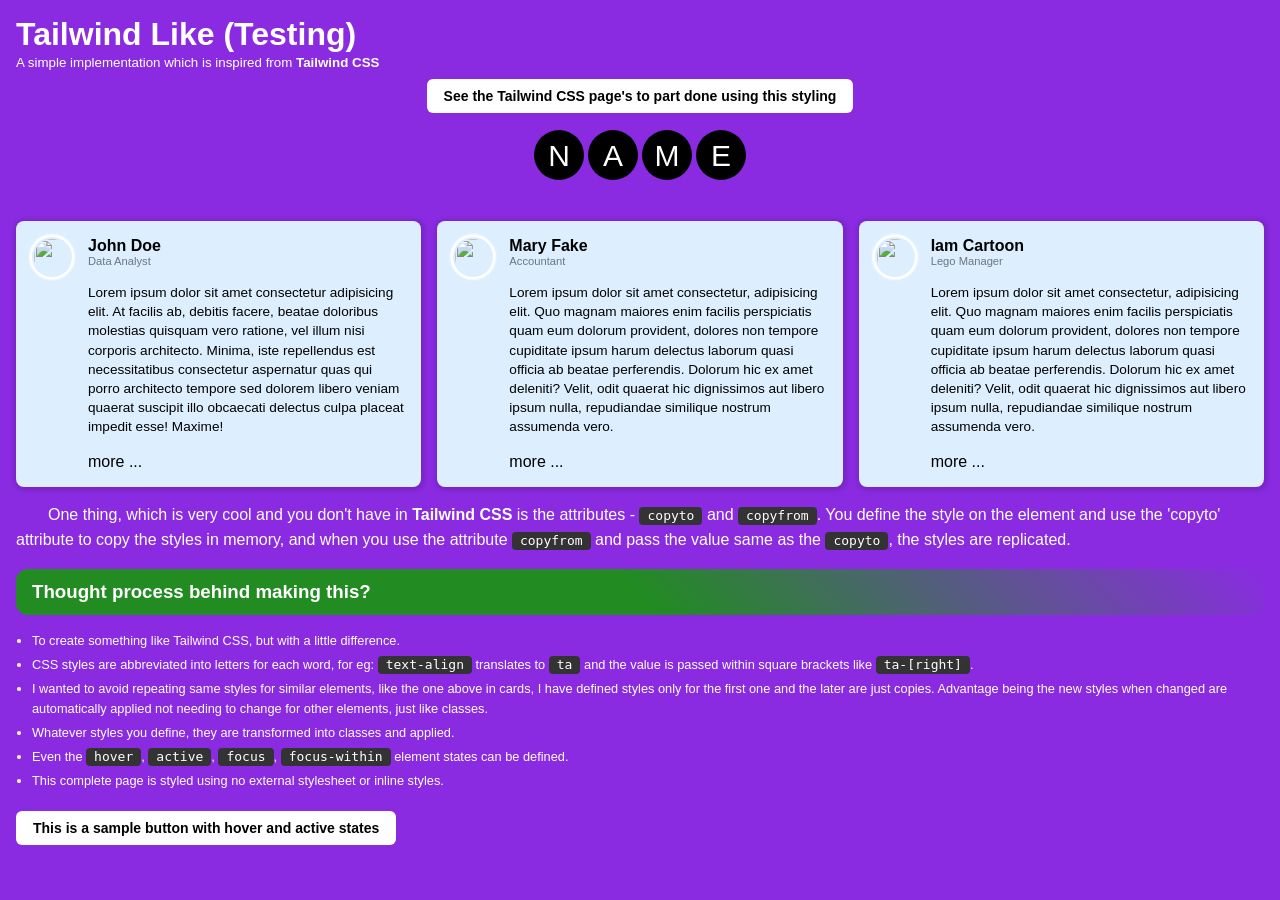
==== index.html @ 379e7d11 "Update index.html" ====
<!DOCTYPE html>
<html lang="en">

<head>
    <meta charset="UTF-8">
    <meta name="viewport" content="width=device-width, initial-scale=1.0">
    <title>Welcome to Tailwind-Like</title>         
    <script src="scripts.js" defer></script>
</head>

<body class="ff-[Inter, sans-serif] bc-[blueviolet] fc-[white]">    

    <!--
        This is another way of defining the styles and creating copy,
        later you can use 'copyfrom' attribute and pass 'code' as value
        to copy this style.
    -->
    <x copyto="code" class="bc-[#333] p-[1px 8px 2px 8px] ff-[monospace] fs-[13px] br-[4px]" hidden></x>

    <div class="p-[1rem] wx-[100vw] hn-[100vh]">

        <div class="mb-[1rem]">
            <h1>Tailwind Like (Testing)</h1>
            <small>A simple implementation which is inspired from <b>Tailwind CSS</b></small>
        </div>

        <div class="ta-[center]">
            <a href="tailwindcss.html" class="td-[none] mt-[1rem] c-[pointer] p-[0.5rem 1rem] br-[6px] fw-[600] b-[1px solid transparent] fs-[14px] bc-[white] tr-[300ms ease-in-out] fc-[black] h:bc-[black] h:fc-[white] a:o-[0.5]">See the Tailwind CSS page's to part done using this styling</a>
        </div>
        <div class="d-[flex] mb-[1rem] jc-[center] g-[0.5rem] h:g-[1rem] to-[center] t-[scale(0.5)] tr-[transform 500ms linear] h:t-[scale(1)]">
            <div copyto="name" class="w-[100px] h-[100px] bc-[black] br-[50%] d-[flex] jc-[center] ai-[center] fs-[60px] c-[pointer] h:bc-[orangered] tr-[200ms linear]">
                N
            </div>
            <div copyfrom="name">A</div>
            <div copyfrom="name">M</div>
            <div copyfrom="name">E</div>
        </div>

        <div class="fc-[black] d-[grid] gtc-[repeat(auto-fit, minmax(300px, 1fr))] g-[1rem]">

            <div copyto="div-1" class="c-[default] p-[1rem] mb-[1rem] br-[0.5rem] bs-[1px 1px 4px 3px #0002] bc-[#def] tr-[background 300ms ease-in] h:bc-[transparent] h:fc-[white] fw:bc-[royalblue] fw:fc-[white] d-[flex] g-[1rem]">
                <img copyto="img" class="w-[40px] h-[40px] br-[50%] of-[cover] p-[2px] bs-[0 0 2px 3px #fff]"
                    src="https://randomuser.me/api/portraits/men/90.jpg"
                    alt="">
                <div copyto="div-2" class="d-[flex] fd-[column] f-[1]">
                    <b>John Doe</b>
                    <small copyto="small" class="fs-[0.7rem] o-[0.5]">Data Analyst</small>
                    <p copyto="p" class="mt-[1rem] fs-[0.85rem] lh-[1.2rem]">Lorem ipsum dolor sit amet consectetur adipisicing elit. At facilis ab, debitis facere, beatae doloribus molestias quisquam vero ratione, vel illum nisi corporis architecto. Minima, iste repellendus est necessitatibus consectetur aspernatur quas qui porro architecto tempore sed dolorem libero veniam quaerat suscipit illo obcaecati delectus culpa placeat impedit esse! Maxime!</p>
                        <a copyto="a" class="td-[none] fc-[inherit] fs-09 mt-[1rem] fw-[500]" href="#">more ...</a>
                </div>
            </div>        

            <div copyfrom="div-1">
                <img copyfrom="img"
                    src="https://randomuser.me/api/portraits/women/44.jpg"
                    alt="">
                <div copyfrom="div-2">
                    <b>Mary Fake</b>
                    <small copyfrom="small">Accountant</small>
                    <p copyfrom="p">Lorem ipsum dolor sit amet consectetur, adipisicing elit. Quo magnam maiores enim facilis perspiciatis quam eum dolorum provident, dolores non tempore cupiditate ipsum harum delectus laborum quasi officia ab beatae perferendis. Dolorum hic ex amet deleniti? Velit, odit quaerat hic dignissimos aut libero ipsum nulla, repudiandae similique nostrum assumenda vero.</p>
                    <a copyfrom="a" href="#">more ...</a>
                </div>
            </div>

            <div copyfrom="div-1">
                <img copyfrom="img"
                    src="https://randomuser.me/api/portraits/lego/2.jpg"
                    alt="">
                <div copyfrom="div-2">
                    <b>Iam Cartoon</b>
                    <small copyfrom="small">Lego Manager</small>
                    <p copyfrom="p">Lorem ipsum dolor sit amet consectetur, adipisicing elit. Quo magnam maiores enim facilis perspiciatis quam eum dolorum provident, dolores non tempore cupiditate ipsum harum delectus laborum quasi officia ab beatae perferendis. Dolorum hic ex amet deleniti? Velit, odit quaerat hic dignissimos aut libero ipsum nulla, repudiandae similique nostrum assumenda vero.</p>
                    <a copyfrom="a" href="#">more ...</a>
                </div>
            </div>

        </div>
        
        <p class="lh-[1.5rem] ti-[2rem]">One thing, which is very cool and you don't have in <b>Tailwind CSS</b> is the attributes - <code copyfrom="code">copyto</code> and <code copyfrom="code">copyfrom</code>. You define the style on the element and use the 'copyto' attribute to copy the styles in memory, and when you use the attribute <code copyfrom="code">copyfrom</code> and pass the value same as the <code copyfrom="code">copyto</code>, the styles are replicated.</p>
        
        <h3 class="mt-[1rem] lg-[45deg,forestgreen 50%,blueviolet] p-[0.75rem 1rem] br-[12px]">Thought process behind making this?</h3>        
        
        <ul class="ml-[1rem] mt-[1rem] lh-[1.25rem] fs-[0.8rem]">
            
            <li copyto="li" class="mb-[0.25rem]">To create something like Tailwind CSS, but with a little difference.</li>
            
            <li copyfrom="li">CSS styles are abbreviated into letters for each word, for eg: <code copyfrom="code">text-align</code> translates to <code copyfrom="code">ta</code> and the value is passed within square brackets like <code copyfrom="code">ta-[right]</code>.</li>
            
            <li copyfrom="li">I wanted to avoid repeating same styles for similar elements, like the one above in cards, I have defined styles only for the first one and the later are just copies. Advantage being the new styles when changed are automatically applied not needing to change for other elements, just like classes.</li>
            
            <li copyfrom="li">Whatever styles you define, they are transformed into classes and applied.</li>
            
            <li copyfrom="li">Even the <code copyfrom="code">hover</code>, <code copyfrom="code">active</code>, <code copyfrom="code">focus</code>, <code copyfrom="code">focus-within</code> element states can be defined.</li>

            <li copyfrom="li">This complete page is styled using no external stylesheet or inline styles.</li>
        </ul>
        
        <button class="mt-[1rem] c-[pointer] p-[0.5rem 1rem] br-[6px] fw-[600] b-[1px solid transparent] fs-[14px] bc-[white] tr-[300ms ease-in-out] h:bc-[black] h:fc-[white] a:o-[0.5]">This is a sample button with hover and active states</button>
    </div>        
</body>
</html>
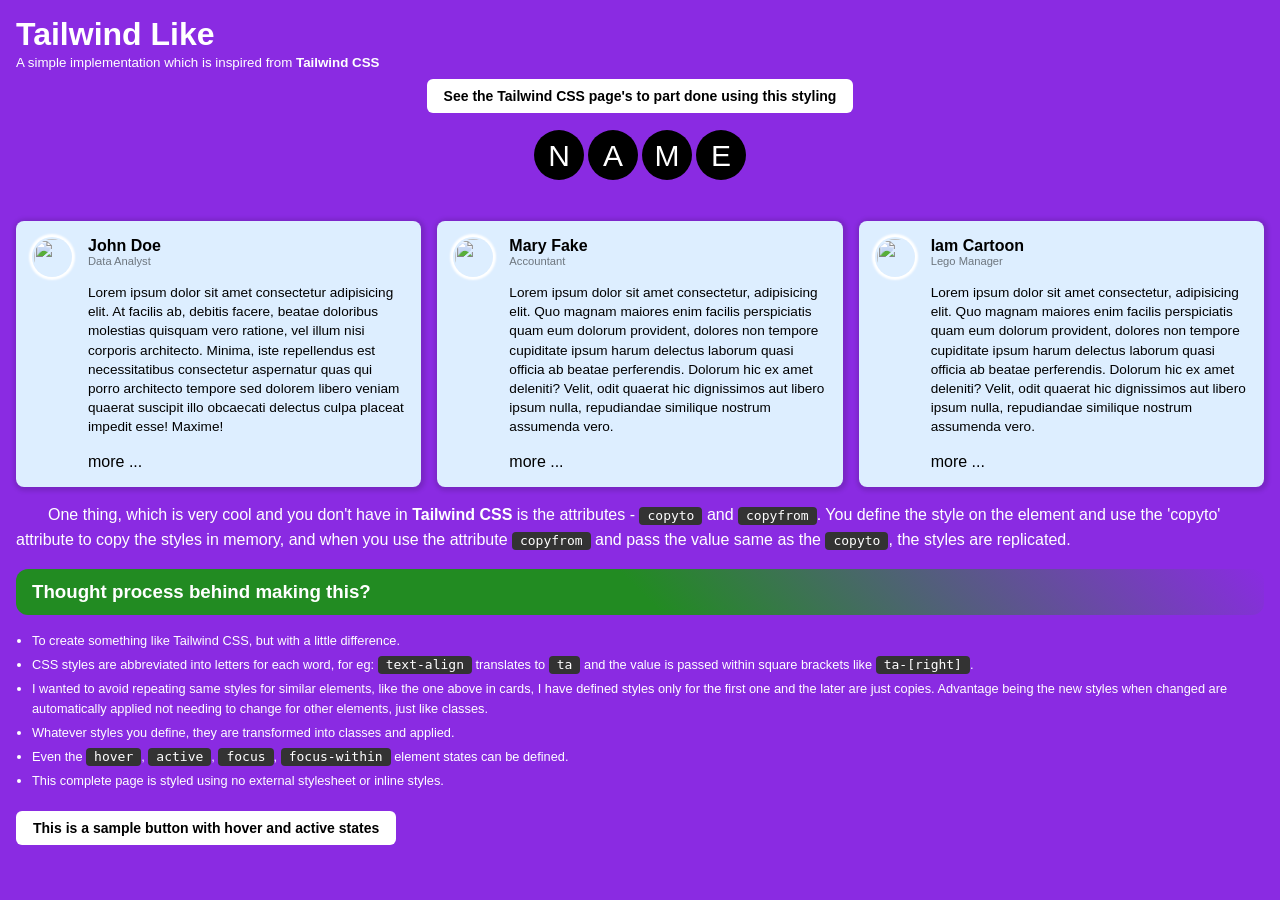
==== commit 6f4a7641: "Update index.html" ====
--- a/index.html
+++ b/index.html
@@ -1,6 +1,5 @@
 <!DOCTYPE html>
 <html lang="en">
-
 <head>
     <meta charset="UTF-8">
     <meta name="viewport" content="width=device-width, initial-scale=1.0">
@@ -10,17 +9,12 @@
 
 <body class="ff-[Inter, sans-serif] bc-[blueviolet] fc-[white]">    
 
-    <!--
-        This is another way of defining the styles and creating copy,
-        later you can use 'copyfrom' attribute and pass 'code' as value
-        to copy this style.
-    -->
     <x copyto="code" class="bc-[#333] p-[1px 8px 2px 8px] ff-[monospace] fs-[13px] br-[4px]" hidden></x>
 
     <div class="p-[1rem] wx-[100vw] hn-[100vh]">
 
         <div class="mb-[1rem]">
-            <h1>Tailwind Like (Testing)</h1>
+            <h1>Tailwind Like</h1>
             <small>A simple implementation which is inspired from <b>Tailwind CSS</b></small>
         </div>
 
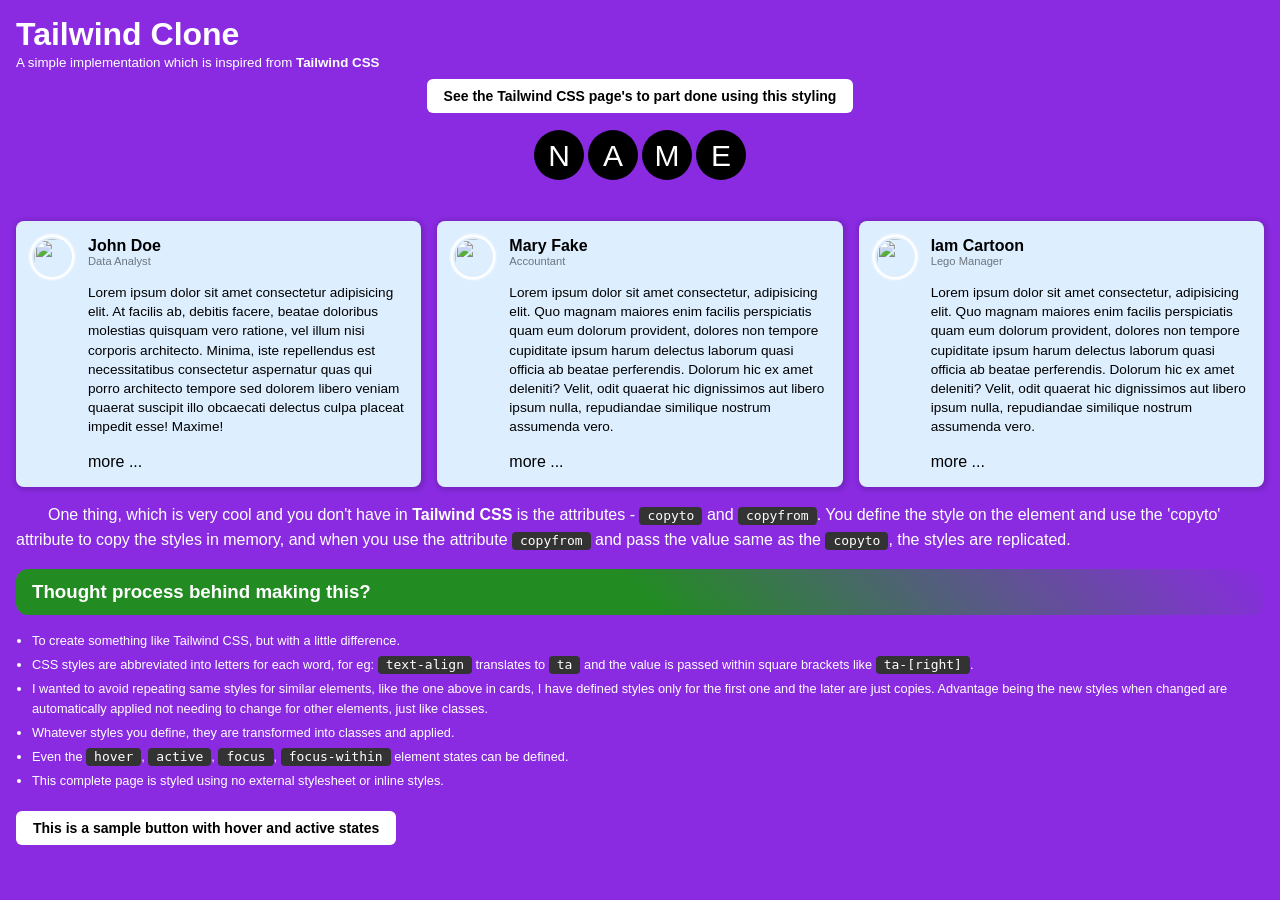
==== commit c90fcb88: "Update index.html" ====
--- a/index.html
+++ b/index.html
@@ -14,7 +14,7 @@
     <div class="p-[1rem] wx-[100vw] hn-[100vh]">
 
         <div class="mb-[1rem]">
-            <h1>Tailwind Like</h1>
+            <h1>Tailwind Clone</h1>
             <small>A simple implementation which is inspired from <b>Tailwind CSS</b></small>
         </div>
 
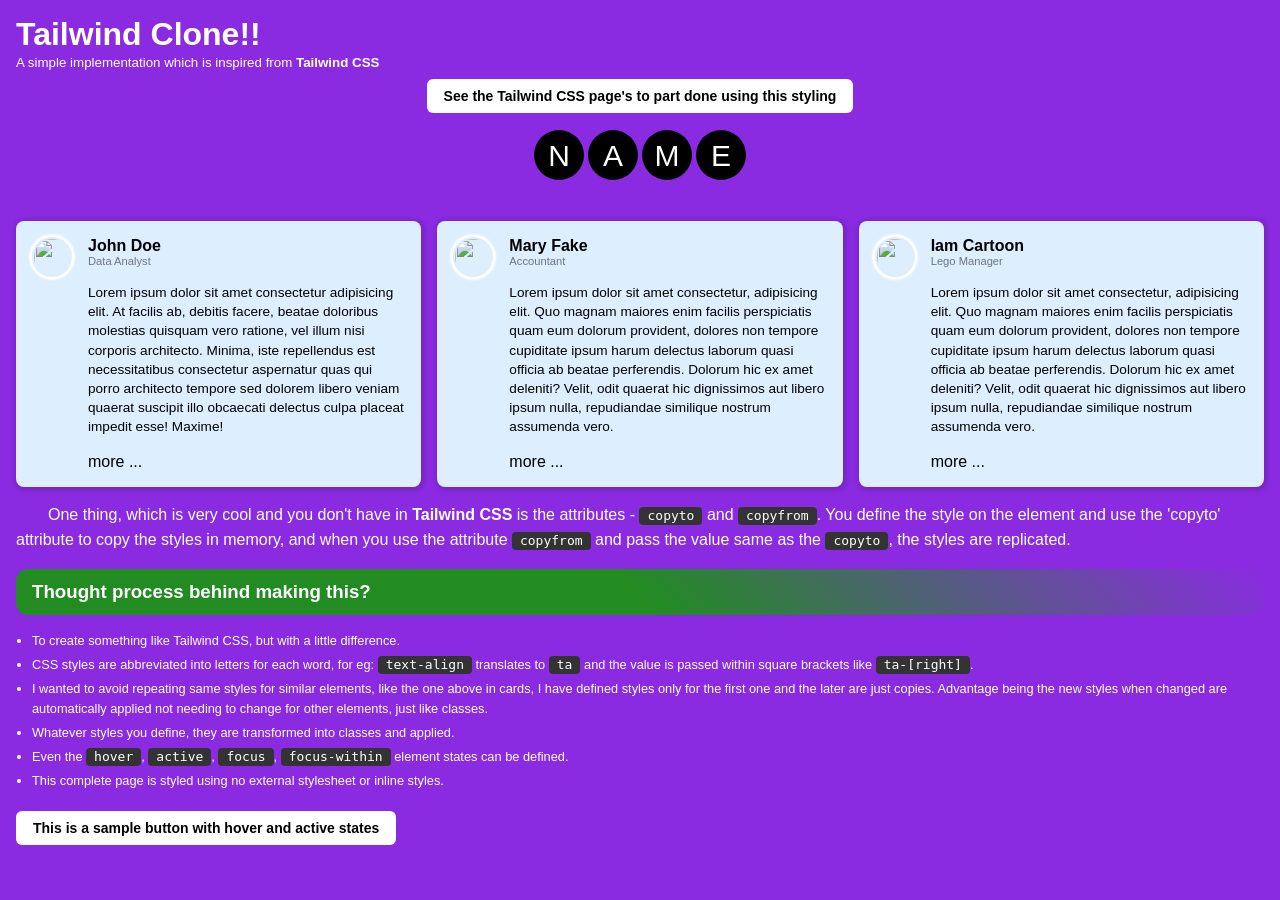
==== commit ae8e5c86: "Update index.html" ====
--- a/index.html
+++ b/index.html
@@ -14,7 +14,7 @@
     <div class="p-[1rem] wx-[100vw] hn-[100vh]">
 
         <div class="mb-[1rem]">
-            <h1>Tailwind Clone</h1>
+            <h1>Tailwind Clone!!</h1>
             <small>A simple implementation which is inspired from <b>Tailwind CSS</b></small>
         </div>
 
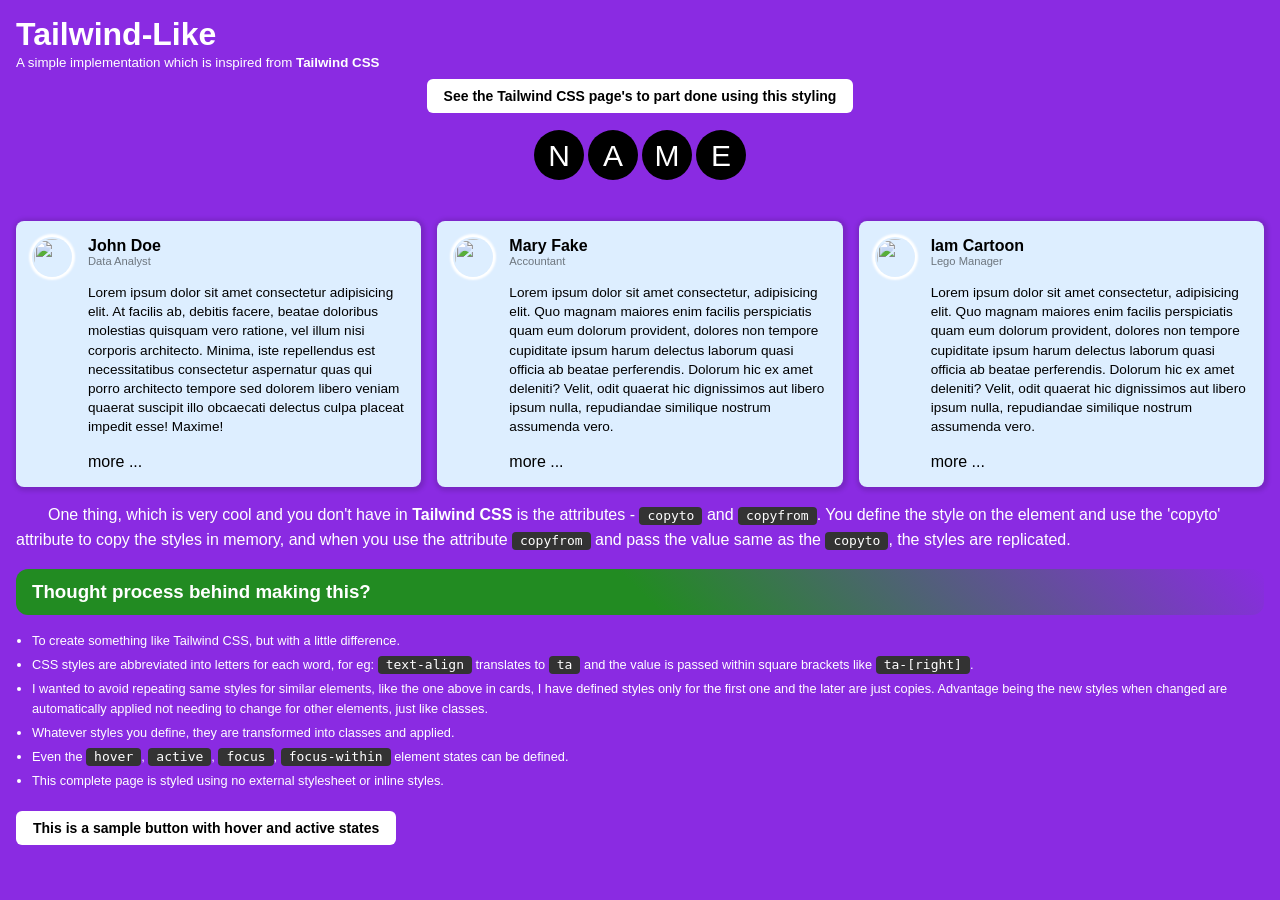
==== commit 57f8652a: "Update index.html" ====
--- a/index.html
+++ b/index.html
@@ -14,7 +14,7 @@
     <div class="p-[1rem] wx-[100vw] hn-[100vh]">
 
         <div class="mb-[1rem]">
-            <h1>Tailwind Clone!!</h1>
+            <h1>Tailwind-Like</h1>
             <small>A simple implementation which is inspired from <b>Tailwind CSS</b></small>
         </div>
 
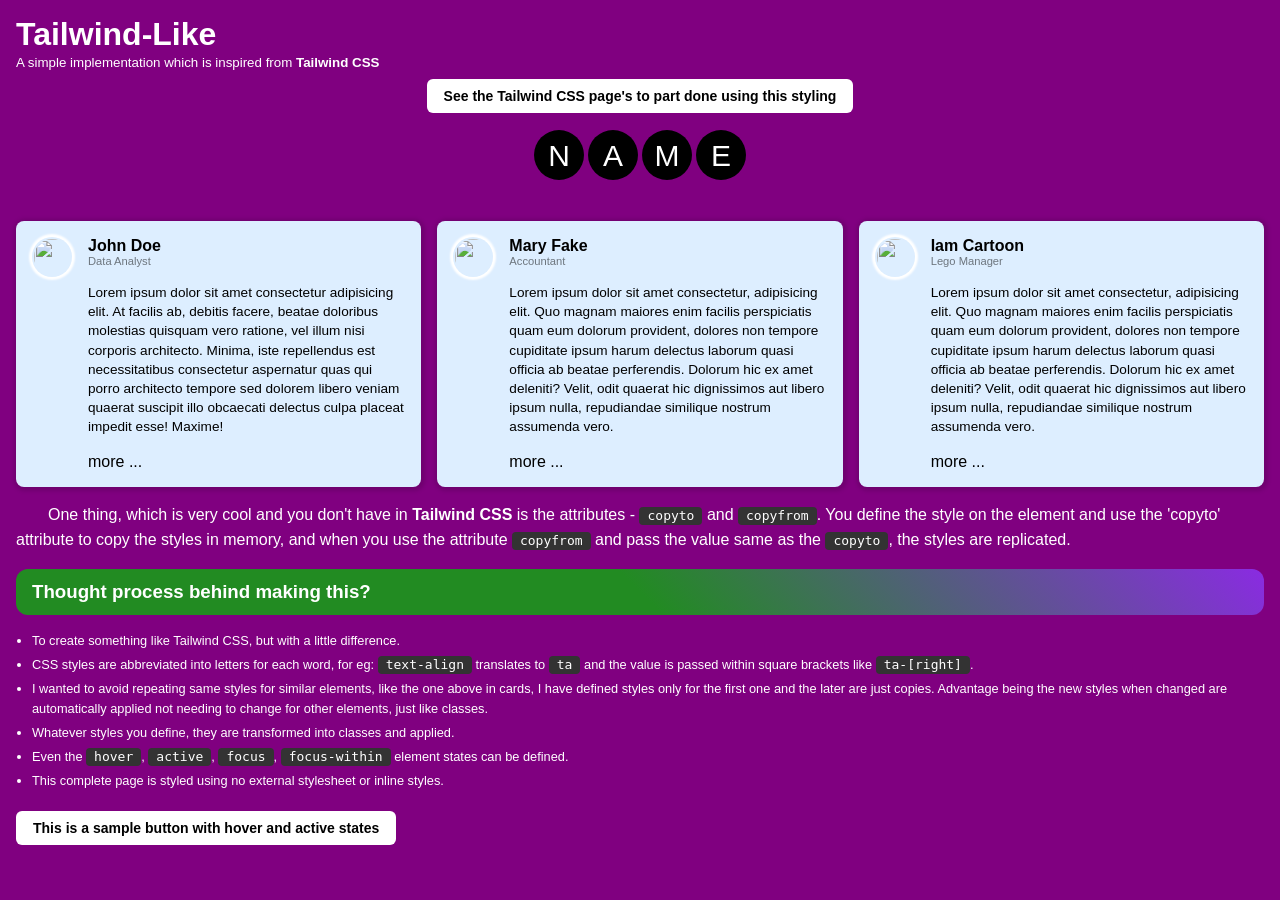
==== commit 2b735221: "Update index.html" ====
--- a/index.html
+++ b/index.html
@@ -7,7 +7,7 @@
     <script src="scripts.js" defer></script>
 </head>
 
-<body class="ff-[Inter, sans-serif] bc-[blueviolet] fc-[white]">    
+<body class="ff-[Inter, sans-serif] bc-[purple] fc-[white]">    
 
     <x copyto="code" class="bc-[#333] p-[1px 8px 2px 8px] ff-[monospace] fs-[13px] br-[4px]" hidden></x>
 
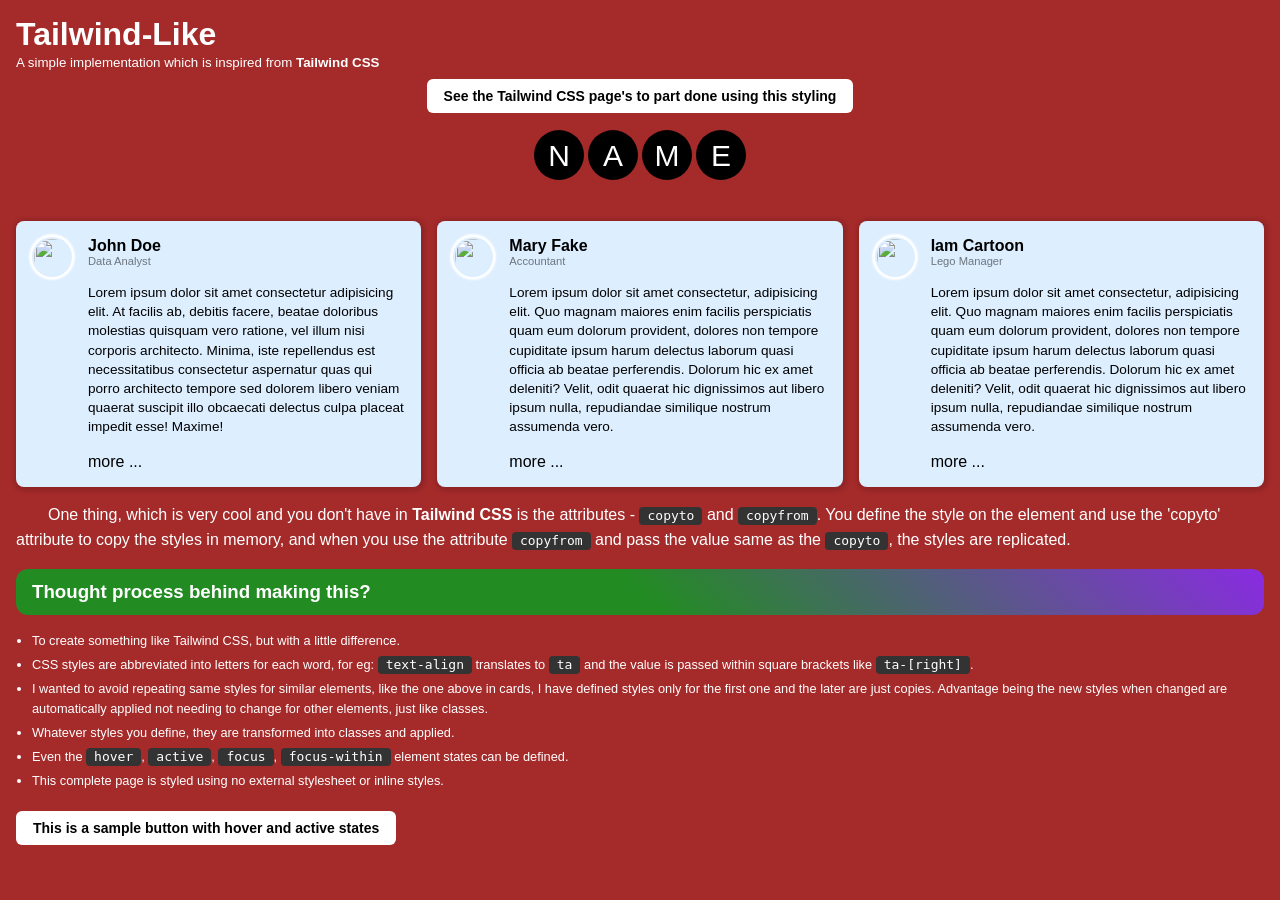
==== commit 39dbd988: "Update index.html" ====
--- a/index.html
+++ b/index.html
@@ -7,7 +7,7 @@
     <script src="scripts.js" defer></script>
 </head>
 
-<body class="ff-[Inter, sans-serif] bc-[purple] fc-[white]">    
+<body class="ff-[Inter, sans-serif] bc-[brown] fc-[white]">    
 
     <x copyto="code" class="bc-[#333] p-[1px 8px 2px 8px] ff-[monospace] fs-[13px] br-[4px]" hidden></x>
 
